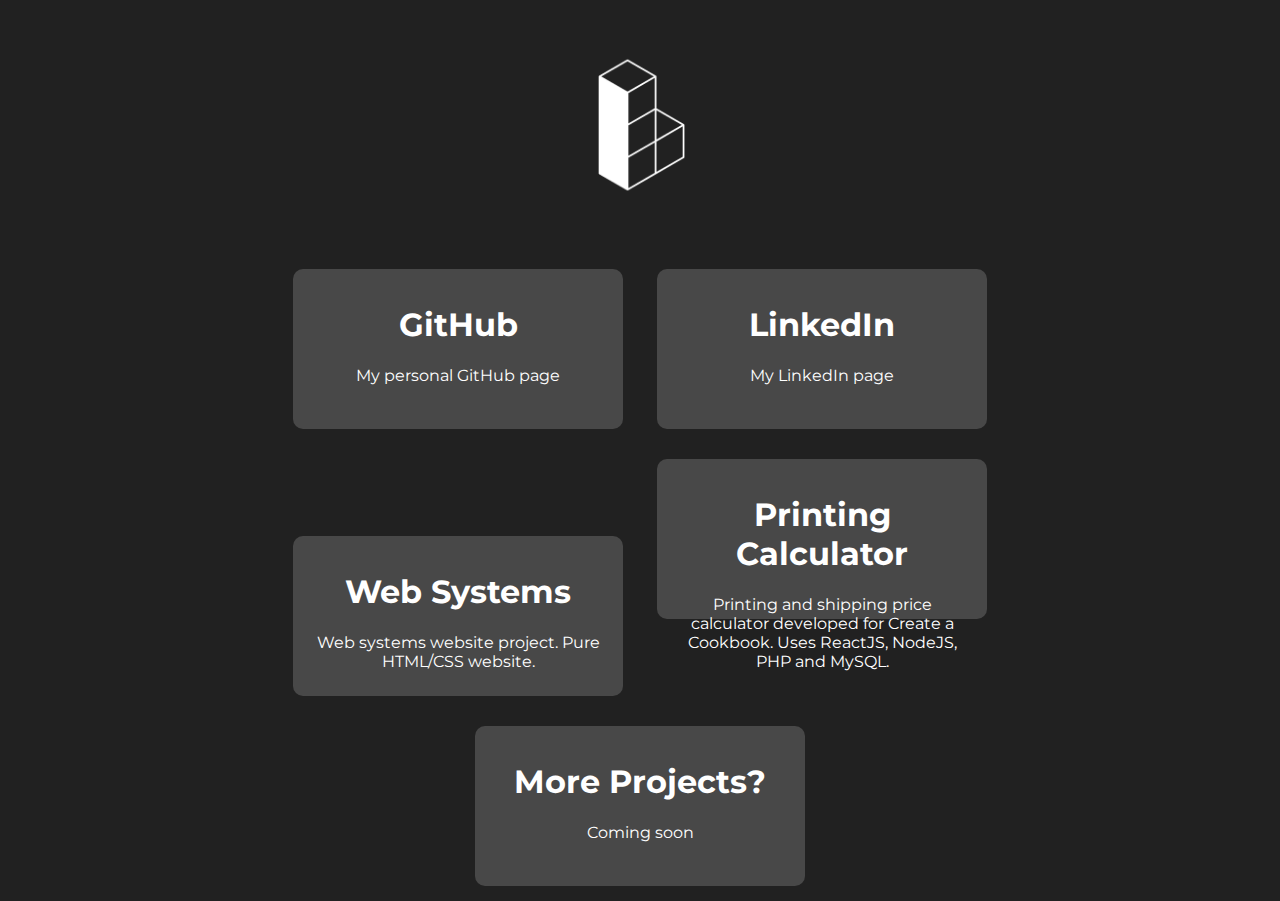
==== index.html @ a9d6d53b "Initial commit" ====
<!doctype html>
<html lang="en">
<head>

<title>Lucas' UTS portal</title>
<link href="https://fonts.googleapis.com/css?family=Montserrat" rel="stylesheet">
<link rel="stylesheet" href="style.css">
<meta name="viewport" content="width=device-width, initial-scale=1, maximum-scale=1, minimum-scale=1, minimal-ui">
</head>
<body>
  <div class="logo">
    <a href="./"><img src="l-logo-large.png" alt="Lucas' logo"/></a>
  </div>
<div class="container">
  <a href="https://github.com/lucash-0" target="_blank" class="container-inner">
    <h1>GitHub</h1>
    <p>
      My personal GitHub page
    </p>
  </a>
  <a href="https://www.linkedin.com/in/lucash-syd" target="_blank" class="container-inner">
    <h1>LinkedIn</h1>
    <p>
      My LinkedIn page
    </p>
  </a>
  <a href="websystems/index.html" class="container-inner">
      <h1>Web Systems</h1>
      <p>
        Web systems website project. Pure HTML/CSS website.
      </p>
    </a>
    <a href="https://www.createacookbook.com.au/calculator" target="_blank" class="container-inner">
      <h1>Printing Calculator</h1>
      <p>
        Printing and shipping price calculator developed for Create a Cookbook. Uses ReactJS, NodeJS, PHP and MySQL.
      </p>
    </a>
    <a href="#" class="container-inner">
        <h1>More projects?</h1>
        <p>
          Coming soon
        </p>
      </a>
</div>

</body>
</html>
---- style.css ----
html, body {
  padding:0;
  margin:0;
}
body {
  background-color:#212121;
  color: white;
  font-family: 'Montserrat', sans-serif;
}
a {
  color:white;
  text-decoration: none;
}
h1, h2 {
  font-family: 'Montserrat', sans-serif;
  color: white;
  text-transform: capitalize;
}
.logo {
  width:100%;
  margin:0 auto;
  left:0;
  top:0;
  text-align:center;
}
.logo img {
  height:250px;
}
.container {
  margin:0 auto;
  max-width:960px;
  text-align:center;
}
.container-inner {
  display:inline-block;
  background-color:#484848;
  width:300px;
  height:130px;
  padding:15px;
  margin:15px;
  border-radius: 10px;
  text-align: center;
}
.container-inner:hover {
  background-color:#737373;
}
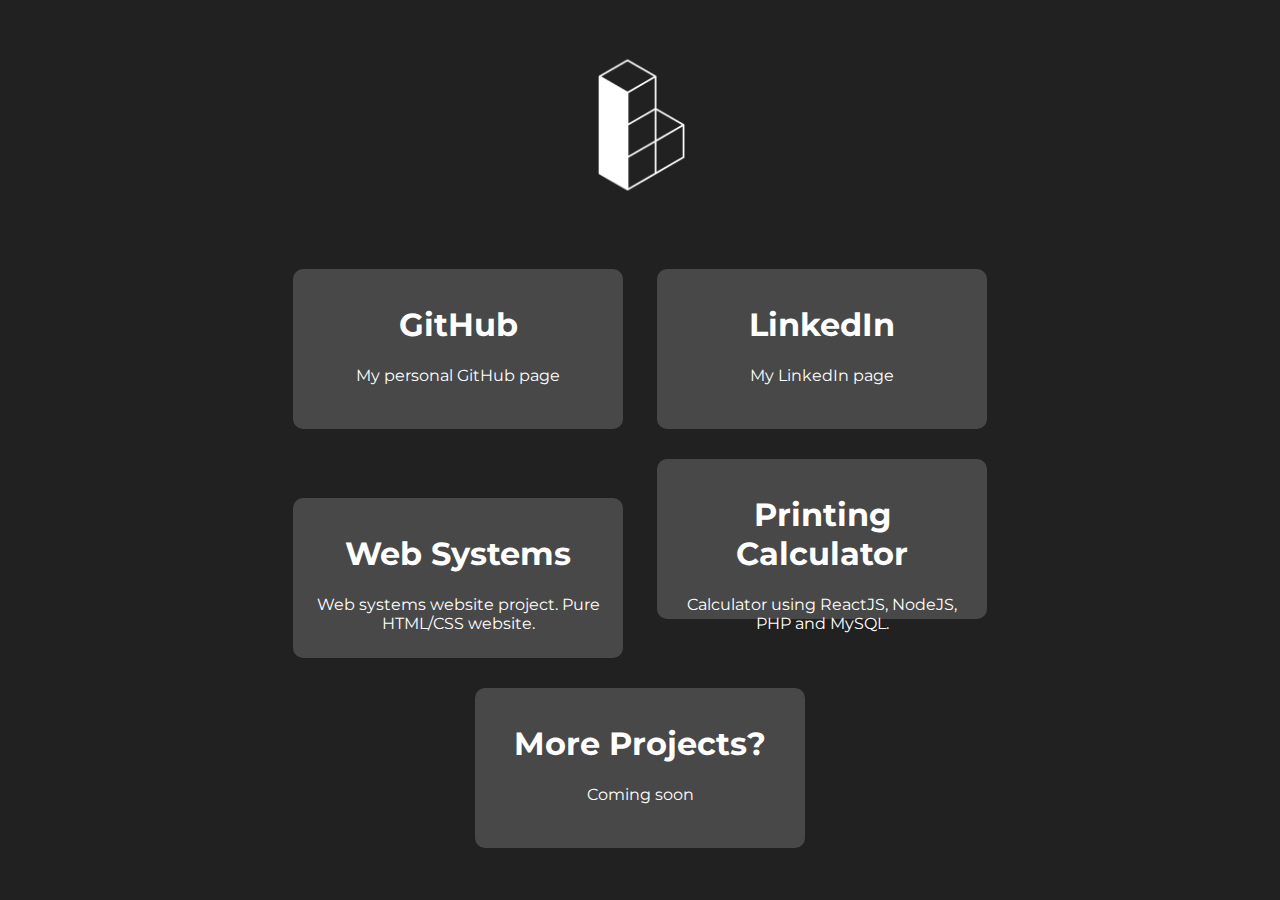
==== commit 56a2d6e5: "Update index.html" ====
--- a/index.html
+++ b/index.html
@@ -33,7 +33,7 @@
     <a href="https://www.createacookbook.com.au/calculator" target="_blank" class="container-inner">
       <h1>Printing Calculator</h1>
       <p>
-        Printing and shipping price calculator developed for Create a Cookbook. Uses ReactJS, NodeJS, PHP and MySQL.
+       Calculator using ReactJS, NodeJS, PHP and MySQL.
       </p>
     </a>
     <a href="#" class="container-inner">
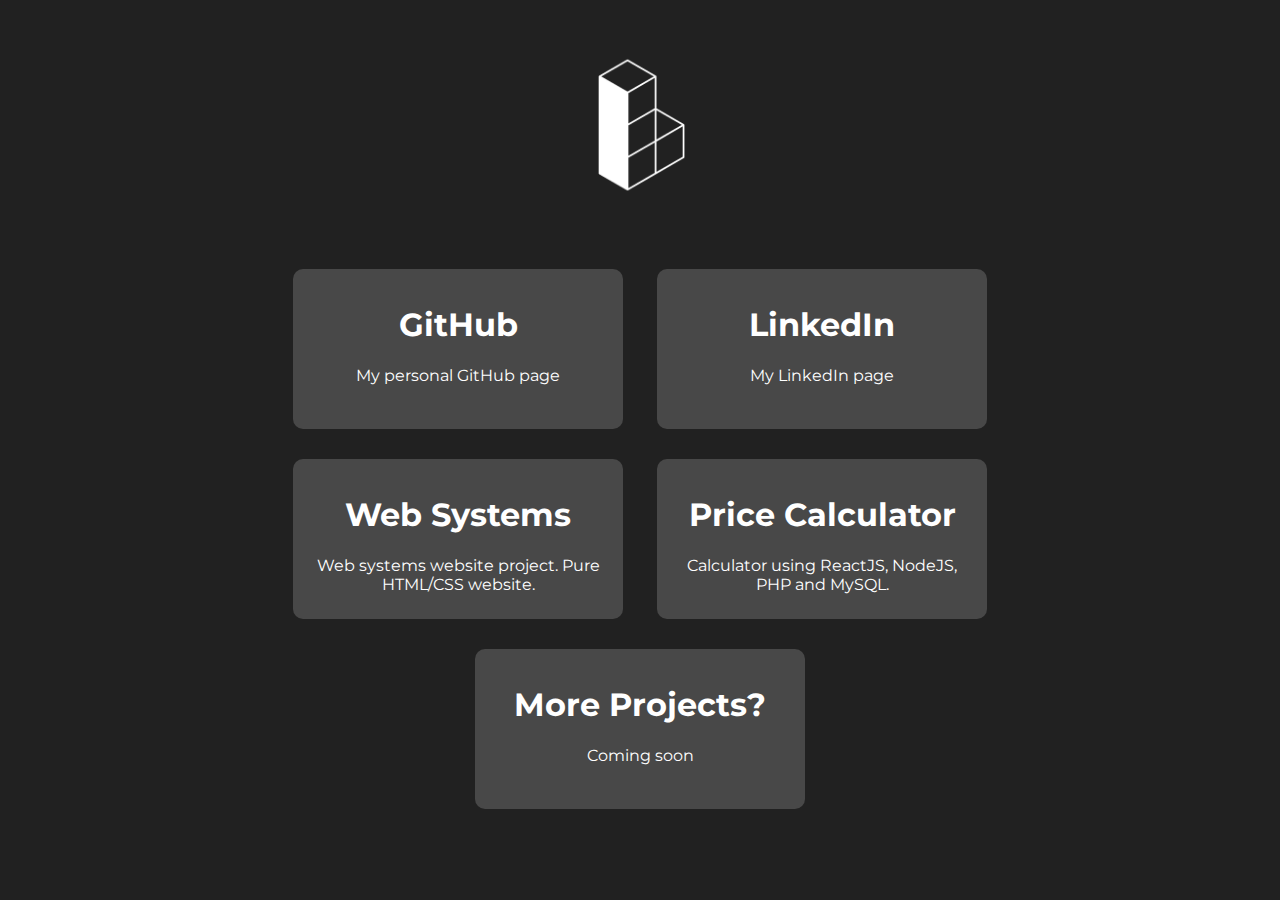
==== commit 82b0da61: "Update index.html" ====
--- a/index.html
+++ b/index.html
@@ -31,7 +31,7 @@
       </p>
     </a>
     <a href="https://www.createacookbook.com.au/calculator" target="_blank" class="container-inner">
-      <h1>Printing Calculator</h1>
+      <h1>Price Calculator</h1>
       <p>
        Calculator using ReactJS, NodeJS, PHP and MySQL.
       </p>
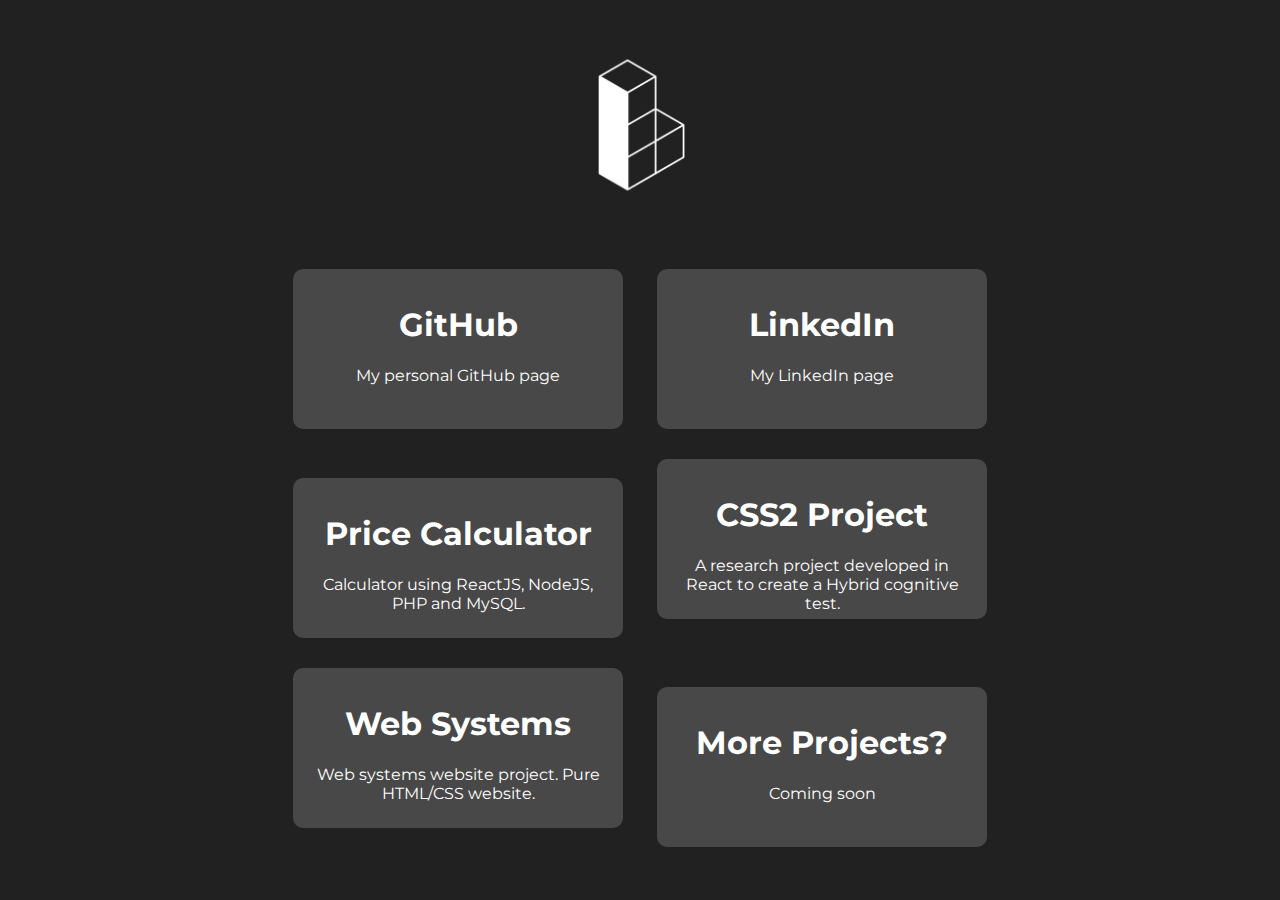
==== commit 7839f3de: "Update index.html" ====
--- a/index.html
+++ b/index.html
@@ -2,7 +2,7 @@
 <html lang="en">
 <head>
 
-<title>Lucas' UTS portal</title>
+<title>Lucas Hahn portfolio</title>
 <link href="https://fonts.googleapis.com/css?family=Montserrat" rel="stylesheet">
 <link rel="stylesheet" href="style.css">
 <meta name="viewport" content="width=device-width, initial-scale=1, maximum-scale=1, minimum-scale=1, minimal-ui">
@@ -24,18 +24,25 @@
       My LinkedIn page
     </p>
   </a>
+  <a href="https://www.createacookbook.com.au/calculator" target="_blank" class="container-inner">
+    <h1>Price Calculator</h1>
+    <p>
+     Calculator using ReactJS, NodeJS, PHP and MySQL.
+    </p>
+  </a>
+  <a href="https://lucashahn.dev/CSS2-Hybrid-Test/" target="_blank" class="container-inner">
+    <h1>CSS2 Project</h1>
+    <p>
+     A research project developed in React to create a Hybrid cognitive test.
+    </p>
+  </a>
   <a href="websystems/index.html" class="container-inner">
       <h1>Web Systems</h1>
       <p>
         Web systems website project. Pure HTML/CSS website.
       </p>
     </a>
-    <a href="https://www.createacookbook.com.au/calculator" target="_blank" class="container-inner">
-      <h1>Price Calculator</h1>
-      <p>
-       Calculator using ReactJS, NodeJS, PHP and MySQL.
-      </p>
-    </a>
+    
     <a href="#" class="container-inner">
         <h1>More projects?</h1>
         <p>
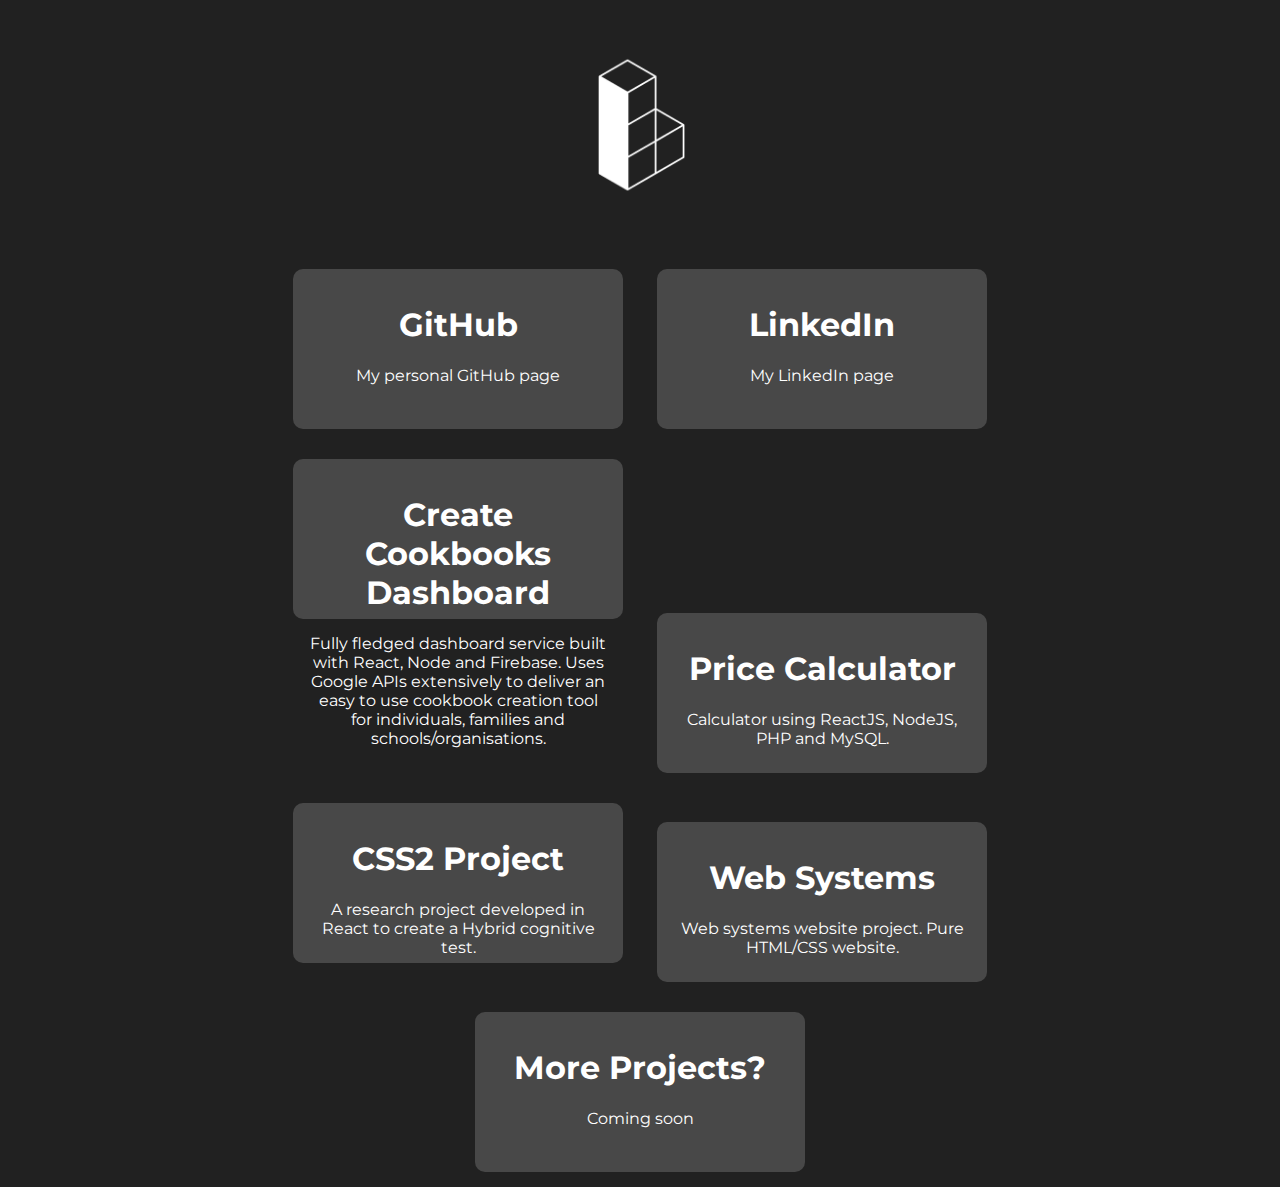
==== commit 972923f4: "Added dashboard" ====
--- a/index.html
+++ b/index.html
@@ -1,55 +1,78 @@
-<!doctype html>
+<!DOCTYPE html>
 <html lang="en">
-<head>
-
-<title>Lucas Hahn portfolio</title>
-<link href="https://fonts.googleapis.com/css?family=Montserrat" rel="stylesheet">
-<link rel="stylesheet" href="style.css">
-<meta name="viewport" content="width=device-width, initial-scale=1, maximum-scale=1, minimum-scale=1, minimal-ui">
-</head>
-<body>
-  <div class="logo">
-    <a href="./"><img src="l-logo-large.png" alt="Lucas' logo"/></a>
-  </div>
-<div class="container">
-  <a href="https://github.com/lucash-0" target="_blank" class="container-inner">
-    <h1>GitHub</h1>
-    <p>
-      My personal GitHub page
-    </p>
-  </a>
-  <a href="https://www.linkedin.com/in/lucash-syd" target="_blank" class="container-inner">
-    <h1>LinkedIn</h1>
-    <p>
-      My LinkedIn page
-    </p>
-  </a>
-  <a href="https://www.createacookbook.com.au/calculator" target="_blank" class="container-inner">
-    <h1>Price Calculator</h1>
-    <p>
-     Calculator using ReactJS, NodeJS, PHP and MySQL.
-    </p>
-  </a>
-  <a href="https://lucashahn.dev/CSS2-Hybrid-Test/" target="_blank" class="container-inner">
-    <h1>CSS2 Project</h1>
-    <p>
-     A research project developed in React to create a Hybrid cognitive test.
-    </p>
-  </a>
-  <a href="websystems/index.html" class="container-inner">
-      <h1>Web Systems</h1>
-      <p>
-        Web systems website project. Pure HTML/CSS website.
-      </p>
-    </a>
-    
-    <a href="#" class="container-inner">
-        <h1>More projects?</h1>
+  <head>
+    <title>Lucas Hahn portfolio</title>
+    <link
+      href="https://fonts.googleapis.com/css?family=Montserrat"
+      rel="stylesheet"
+    />
+    <link rel="stylesheet" href="style.css" />
+    <meta
+      name="viewport"
+      content="width=device-width, initial-scale=1, maximum-scale=1, minimum-scale=1, minimal-ui"
+    />
+  </head>
+  <body>
+    <div class="logo">
+      <a href="./"><img src="l-logo-large.png" alt="Lucas' logo" /></a>
+    </div>
+    <div class="container">
+      <a
+        href="https://github.com/lucash-0"
+        target="_blank"
+        class="container-inner"
+      >
+        <h1>GitHub</h1>
+        <p>My personal GitHub page</p>
+      </a>
+      <a
+        href="https://www.linkedin.com/in/lucash-syd"
+        target="_blank"
+        class="container-inner"
+      >
+        <h1>LinkedIn</h1>
+        <p>My LinkedIn page</p>
+      </a>
+      <a
+        href="https://app.createcookbooks.com/register"
+        target="_blank"
+        class="container-inner"
+      >
+        <h1>Create Cookbooks Dashboard</h1>
         <p>
-          Coming soon
+          Fully fledged dashboard service built with React, Node and Firebase.
+          Uses Google APIs extensively to deliver an easy to use cookbook
+          creation tool for individuals, families and schools/organisations.
         </p>
       </a>
-</div>
+      <a
+        href="https://www.createcookbooks.com/printing"
+        target="_blank"
+        class="container-inner"
+      >
+        <h1>Price Calculator</h1>
+        <p>Calculator using ReactJS, NodeJS, PHP and MySQL.</p>
+      </a>
+      <a
+        href="https://lucashahn.dev/CSS2-Hybrid-Test/"
+        target="_blank"
+        class="container-inner"
+      >
+        <h1>CSS2 Project</h1>
+        <p>
+          A research project developed in React to create a Hybrid cognitive
+          test.
+        </p>
+      </a>
+      <a href="websystems/index.html" class="container-inner">
+        <h1>Web Systems</h1>
+        <p>Web systems website project. Pure HTML/CSS website.</p>
+      </a>
 
-</body>
+      <a href="#" class="container-inner">
+        <h1>More projects?</h1>
+        <p>Coming soon</p>
+      </a>
+    </div>
+  </body>
 </html>
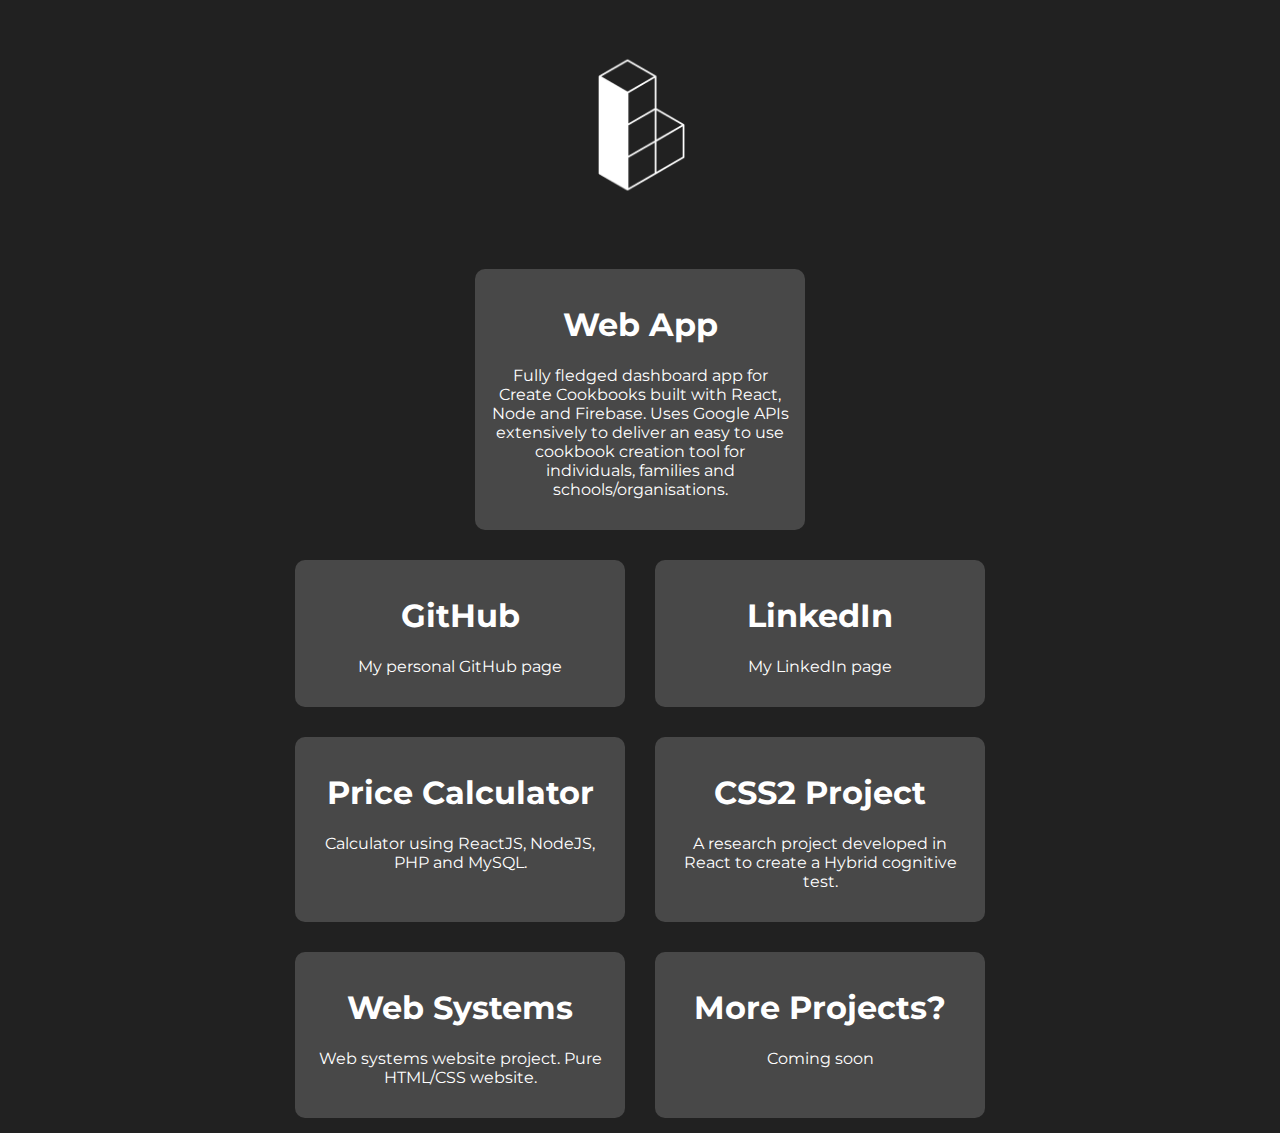
==== commit e91a387b: "Added flex box" ====
--- a/index.html
+++ b/index.html
@@ -18,6 +18,22 @@
     </div>
     <div class="container">
       <a
+        href="https://app.createcookbooks.com/register"
+        target="_blank"
+        class="container-inner"
+        style="height: 100%"
+      >
+        <h1>Web App</h1>
+        <p>
+          Fully fledged dashboard app for Create Cookbooks built with React,
+          Node and Firebase. Uses Google APIs extensively to deliver an easy to
+          use cookbook creation tool for individuals, families and
+          schools/organisations.
+        </p>
+      </a>
+    </div>
+    <div class="container">
+      <a
         href="https://github.com/lucash-0"
         target="_blank"
         class="container-inner"
@@ -32,18 +48,6 @@
       >
         <h1>LinkedIn</h1>
         <p>My LinkedIn page</p>
-      </a>
-      <a
-        href="https://app.createcookbooks.com/register"
-        target="_blank"
-        class="container-inner"
-      >
-        <h1>Create Cookbooks Dashboard</h1>
-        <p>
-          Fully fledged dashboard service built with React, Node and Firebase.
-          Uses Google APIs extensively to deliver an easy to use cookbook
-          creation tool for individuals, families and schools/organisations.
-        </p>
       </a>
       <a
         href="https://www.createcookbooks.com/printing"
@@ -68,7 +72,6 @@
         <h1>Web Systems</h1>
         <p>Web systems website project. Pure HTML/CSS website.</p>
       </a>
-
       <a href="#" class="container-inner">
         <h1>More projects?</h1>
         <p>Coming soon</p>
--- a/style.css
+++ b/style.css
@@ -1,46 +1,50 @@
-html, body {
-  padding:0;
-  margin:0;
+html,
+body {
+  padding: 0;
+  margin: 0;
 }
 body {
-  background-color:#212121;
+  background-color: #212121;
   color: white;
-  font-family: 'Montserrat', sans-serif;
+  font-family: "Montserrat", sans-serif;
 }
 a {
-  color:white;
+  color: white;
   text-decoration: none;
 }
-h1, h2 {
-  font-family: 'Montserrat', sans-serif;
+h1,
+h2 {
+  font-family: "Montserrat", sans-serif;
   color: white;
   text-transform: capitalize;
 }
 .logo {
-  width:100%;
-  margin:0 auto;
-  left:0;
-  top:0;
-  text-align:center;
+  width: 100%;
+  margin: 0 auto;
+  left: 0;
+  top: 0;
+  text-align: center;
 }
 .logo img {
-  height:250px;
+  height: 250px;
 }
 .container {
-  margin:0 auto;
-  max-width:960px;
-  text-align:center;
+  margin: 0 auto;
+  max-width: 960px;
+  display: flex;
+  justify-content: center;
+  flex-wrap: wrap;
+  align-items: stretch;
 }
 .container-inner {
-  display:inline-block;
-  background-color:#484848;
-  width:300px;
-  height:130px;
-  padding:15px;
-  margin:15px;
+  background-color: #484848;
+  width: 300px;
+  padding: 15px;
+  margin: 15px;
   border-radius: 10px;
   text-align: center;
+  flex-shrink: 0;
 }
 .container-inner:hover {
-  background-color:#737373;
+  background-color: #737373;
 }
